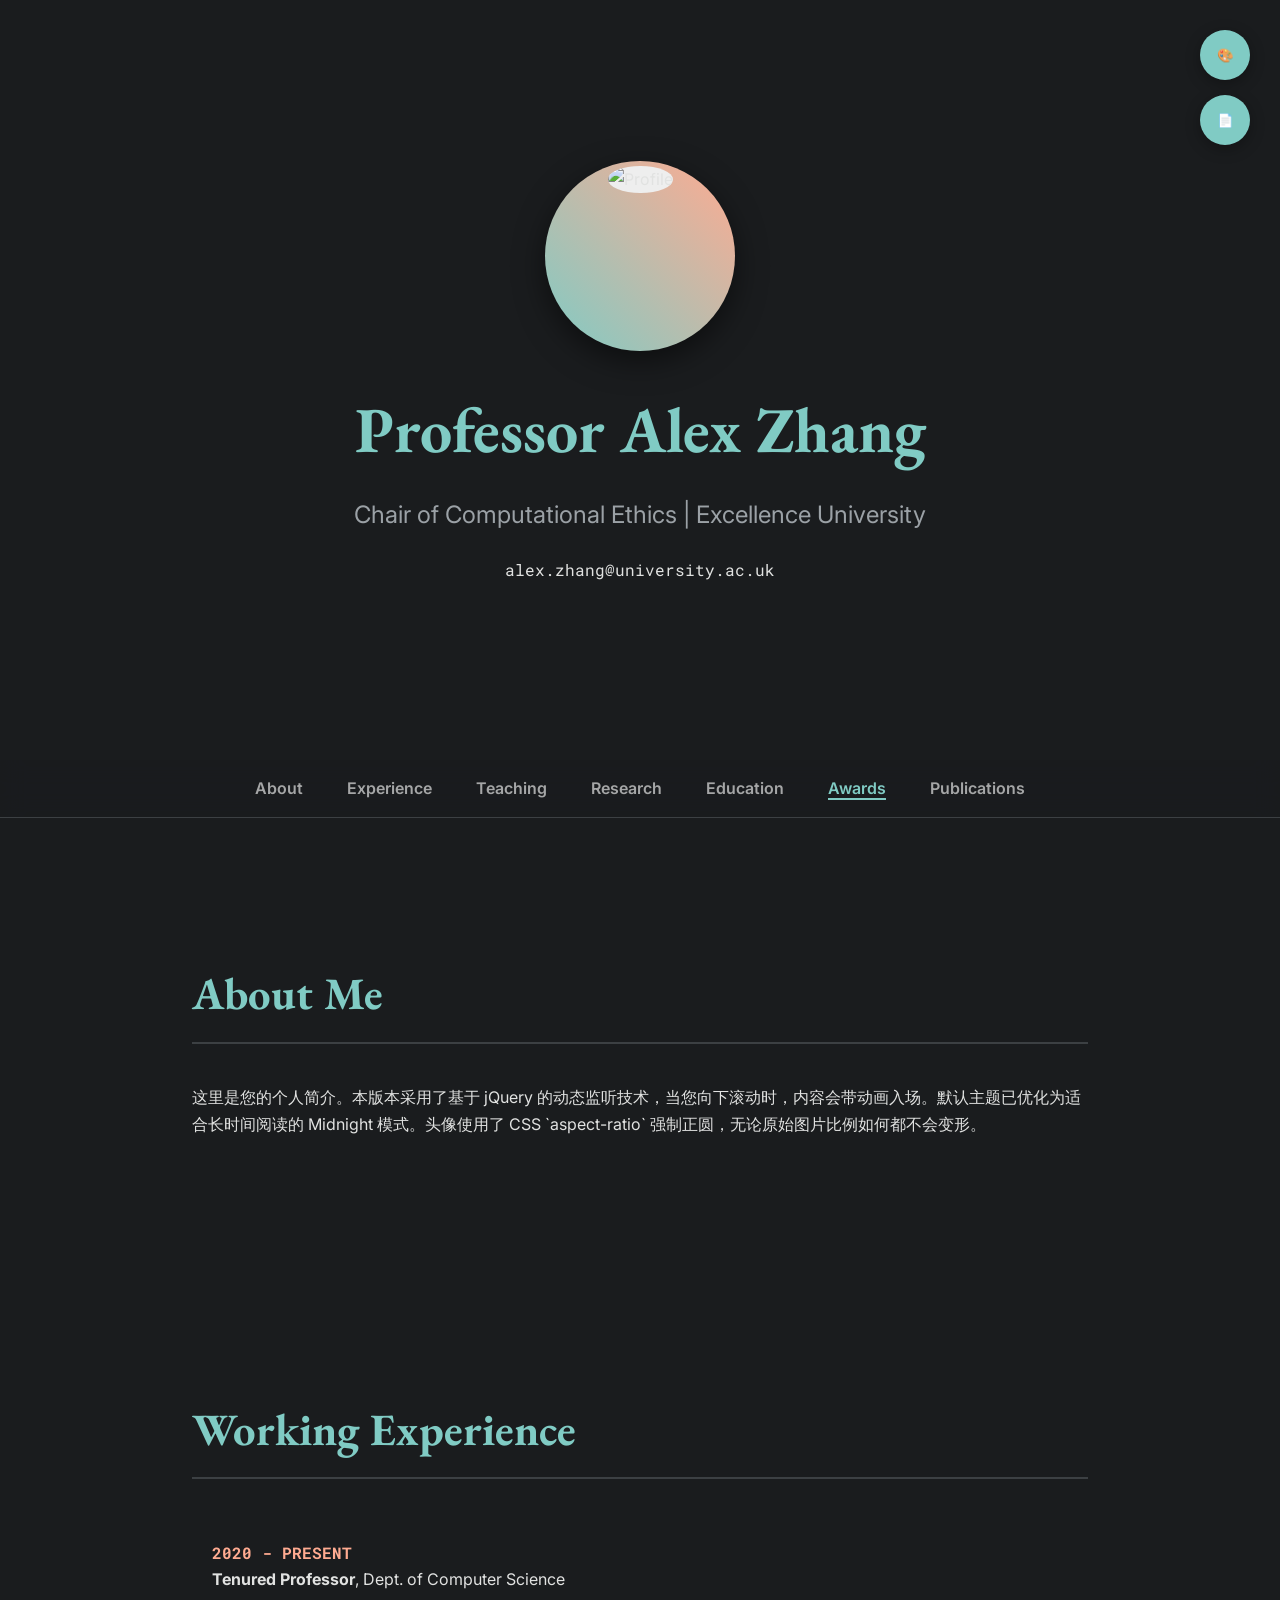
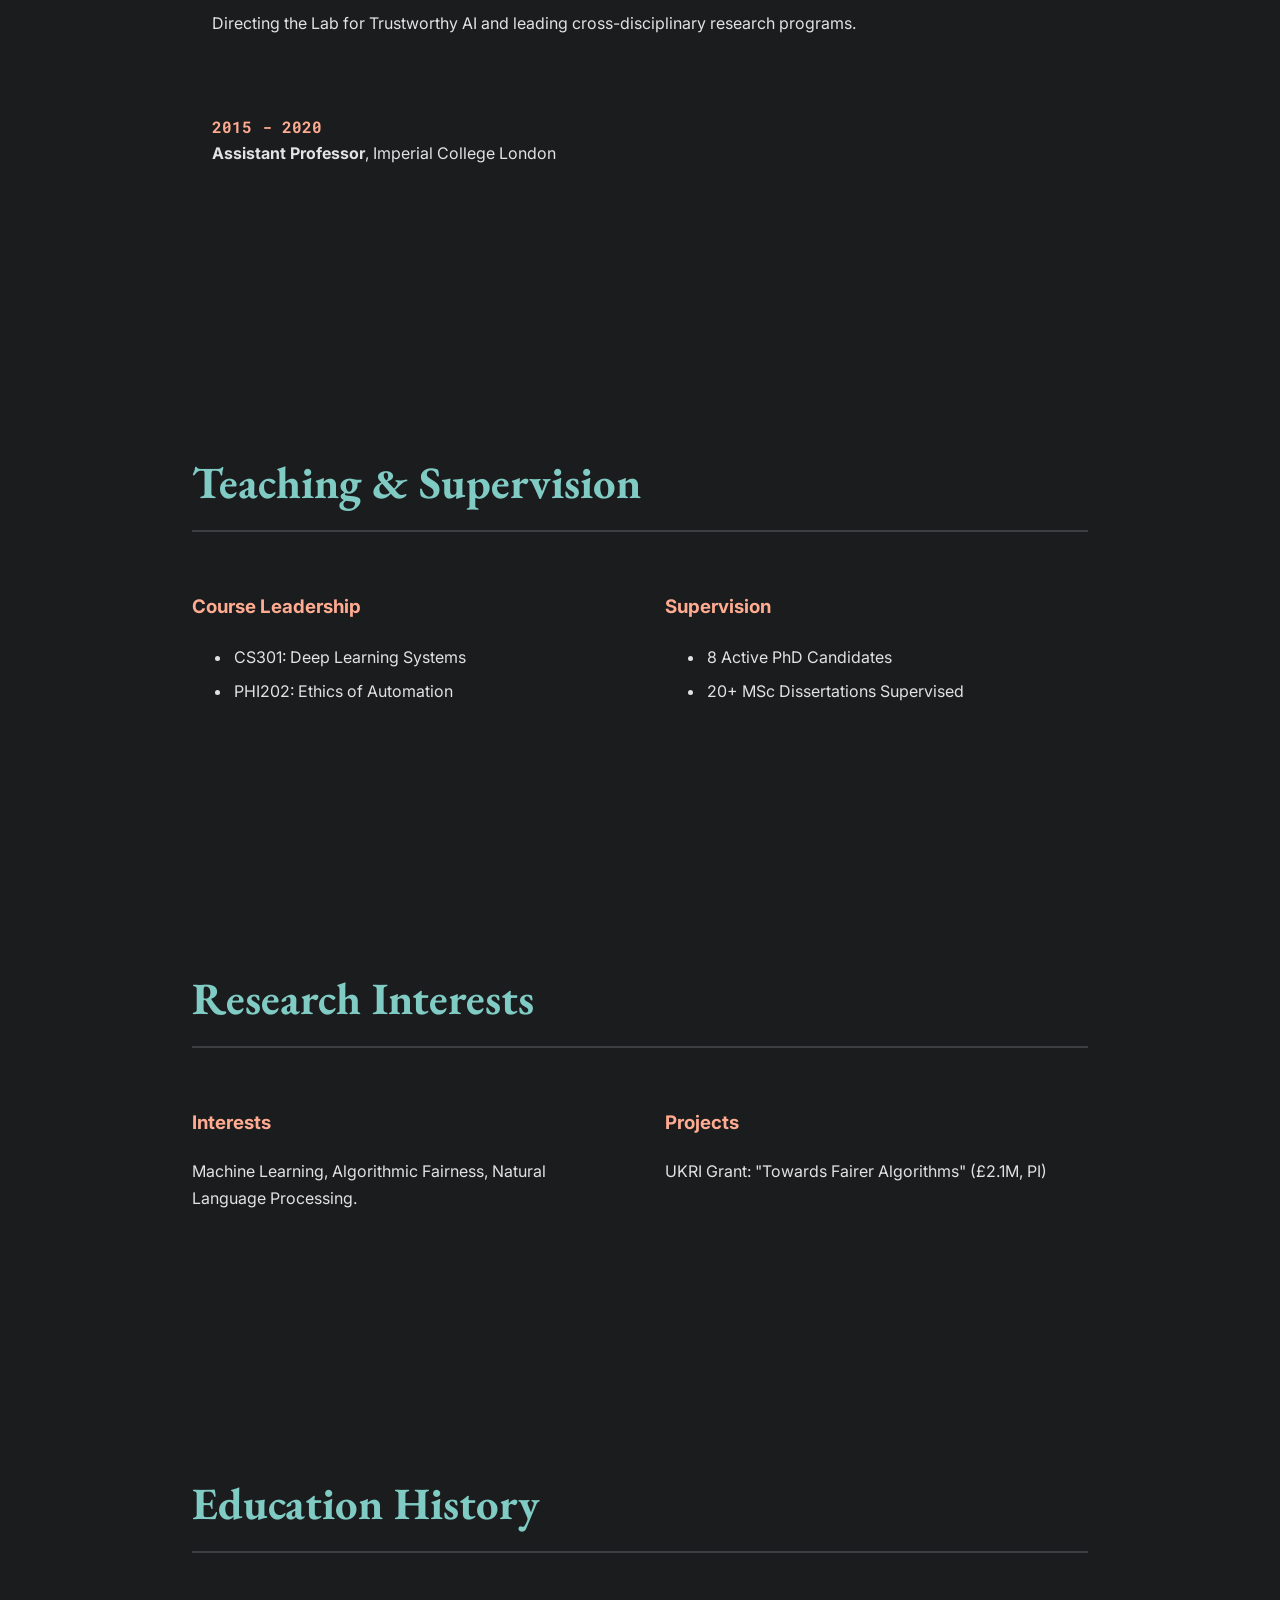
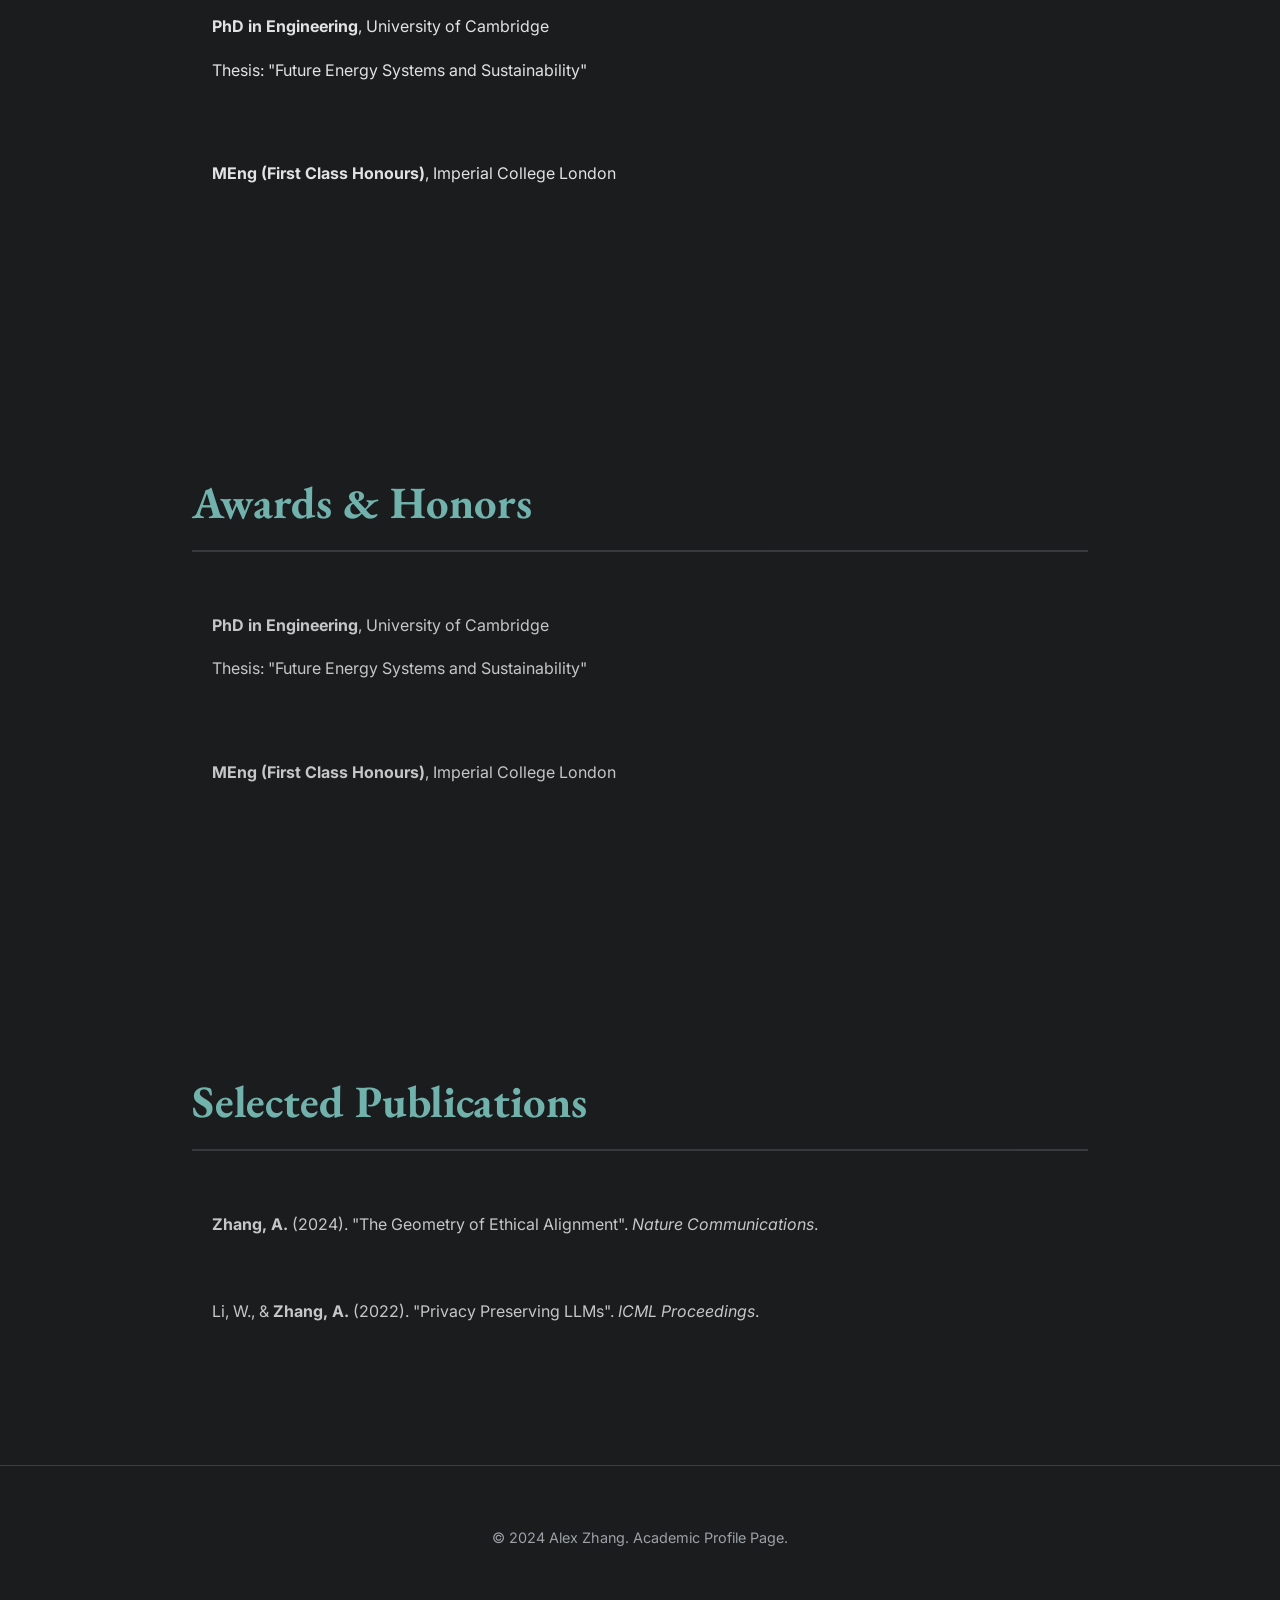
==== ver4/working.html @ 35f3e885 "init repo with working index and better page as ai_studio_code(2)" ====
<!DOCTYPE html>
<html lang="en-GB" data-theme="dark">

<head>
    <meta charset="UTF-8">
    <meta name="viewport" content="width=device-width, initial-scale=1.0">
    <title>Academic Profile | Professor Zhang</title>

    <!-- 谷歌字体：Inter 用于正文，EB Garamond 用于标题（学术感） -->
    <link
        href="https://fonts.googleapis.com/css2?family=Inter:wght@400;600;800&family=EB+Garamond:wght@600;800&family=Roboto+Mono&display=swap"
        rel="stylesheet">

    <!-- 依赖库 -->
    <script src="https://code.jquery.com/jquery-3.6.0.min.js"></script>
    <script src="https://cdnjs.cloudflare.com/ajax/libs/html2pdf.js/0.10.1/html2pdf.bundle.min.js"></script>

    <style>
        /* 1. 主题变量 - 默认 Midnight Dark */
        :root {
            --primary: #80cbc4;
            /* 柔和青色 */
            --accent: #ffab91;
            /* 柔和珊瑚红 */
            --bg-page: #1a1c1e;
            /* 护眼深灰 */
            --bg-alt: #232629;
            --text-main: #e1e2e1;
            --text-muted: #9ba1a6;
            --nav-bg: rgba(26, 28, 30, 0.9);
            --border: #3c4043;
            --shadow: 0 10px 30px rgba(0, 0, 0, 0.5);
        }

        /* 亮色主题 - Oxford */
        [data-theme="oxford"] {
            --primary: #002147;
            --accent: #b61c1c;
            --bg-page: #ffffff;
            --bg-alt: #f1f3f4;
            --text-main: #1a1a1a;
            --text-muted: #5f6368;
            --nav-bg: rgba(255, 255, 255, 0.9);
            --border: #dadce0;
            --shadow: 0 4px 12px rgba(0, 0, 0, 0.1);
        }

        /* 2. 基础排版 */
        body {
            margin: 0;
            font-family: 'Inter', sans-serif;
            background-color: var(--bg-page);
            color: var(--text-main);
            line-height: 1.7;
            transition: background 0.4s ease;
        }

        /* 3. 正圆头像与 Header */
        header {
            height: 80vh;
            display: flex;
            flex-direction: column;
            justify-content: center;
            align-items: center;
            text-align: center;
            padding: 20px;
            position: relative;
        }

        .avatar-container {
            width: 180px;
            height: 180px;
            border-radius: 50%;
            padding: 5px;
            background: linear-gradient(45deg, var(--primary), var(--accent));
            margin-bottom: 25px;
            box-shadow: var(--shadow);
        }

        .profile-pic {
            width: 100%;
            height: 100%;
            border-radius: 50%;
            object-fit: cover;
            background: #eee;
        }

        h1 {
            font-family: 'EB Garamond', serif;
            font-size: 4rem;
            margin: 0;
            color: var(--primary);
        }

        .title-sub {
            font-size: 1.5rem;
            color: var(--text-muted);
            font-weight: 400;
            margin-top: 10px;
        }

        /* 4. 悬浮工具栏 (图标化) */
        .fab-toolbar {
            position: fixed;
            top: 30px;
            right: 30px;
            display: flex;
            flex-direction: column;
            gap: 15px;
            z-index: 2000;
        }

        .icon-btn {
            width: 50px;
            height: 50px;
            border-radius: 50%;
            background: var(--primary);
            color: var(--bg-page);
            border: none;
            cursor: pointer;
            display: flex;
            align-items: center;
            justify-content: center;
            box-shadow: 0 4px 15px rgba(0, 0, 0, 0.3);
            position: relative;
            transition: 0.3s;
        }

        .icon-btn:hover {
            transform: scale(1.15) rotate(5deg);
            background: var(--accent);
        }

        /* Tooltip 实现 */
        .icon-btn::after {
            content: attr(data-tooltip);
            position: absolute;
            right: 60px;
            top: 50%;
            transform: translateY(-50%);
            background: #333;
            color: #fff;
            padding: 5px 12px;
            border-radius: 4px;
            font-size: 12px;
            white-space: nowrap;
            opacity: 0;
            pointer-events: none;
            transition: 0.3s;
        }

        .icon-btn:hover::after {
            opacity: 1;
            right: 65px;
        }

        .theme-menu {
            display: none;
            position: absolute;
            right: 60px;
            top: 0;
            background: var(--bg-alt);
            border: 1px solid var(--border);
            border-radius: 8px;
            padding: 10px;
            box-shadow: var(--shadow);
            z-index: 2001;
        }

        .theme-opt {
            padding: 8px 15px;
            cursor: pointer;
            white-space: nowrap;
            border-radius: 4px;
            color: var(--text-main);
        }

        .theme-opt:hover {
            background: var(--primary);
            color: var(--bg-page);
        }

        /* 5. 内容区块与动效 */
        section {
            padding: 100px 15%;
            opacity: 0;
            transform: translateY(30px);
        }

        h2 {
            font-family: 'EB Garamond', serif;
            font-size: 2.8rem;
            color: var(--primary);
            border-bottom: 2px solid var(--border);
            padding-bottom: 10px;
            margin-bottom: 40px;
        }

        .dual-column {
            display: grid;
            grid-template-columns: 1fr 1fr;
            gap: 50px;
        }

        .cv-item {
            margin-bottom: 20px;
            padding: 20px;
            border-radius: 12px;
            border-left: 0px solid var(--accent);
            transition: 0.4s;
            background: transparent;
        }

        .cv-item:hover {
            background: var(--bg-alt);
            border-left: 5px solid var(--accent);
            transform: translateX(10px);
        }

        div.animate-card ul li {
            margin-bottom: 3px;
            padding: 2px;
            border-radius: 10px;
            border-left: 0px solid var(--accent);
            transition: 0.4s;
            background: transparent;
        }

        div.animate-card ul li:hover {
            background: var(--bg-alt);
            border-left: 3px solid var(--accent);
            transform: translateX(3px);
        }

        /* .cv-item {
            margin-bottom: 25px;
            padding: 15px;
            border-radius: 8px;
            transition: 0.3s;
        }

        .cv-item:hover {
            background: var(--bg-alt);
            box-shadow: var(--shadow);
        } */

        .date {
            font-family: 'Roboto Mono', monospace;
            color: var(--accent);
            font-weight: bold;
        }

        /* 导航栏 */
        nav {
            position: sticky;
            top: 0;
            z-index: 1000;
            background: var(--nav-bg);
            backdrop-filter: blur(12px);
            border-bottom: 1px solid var(--border);
            padding: 15px;
            text-align: center;
        }

        nav a {
            margin: 0 20px;
            text-decoration: none;
            color: var(--text-main);
            font-weight: 600;
            opacity: 0.7;
            transition: 0.3s;
        }

        nav a.active {
            opacity: 1;
            color: var(--primary);
            border-bottom: 2px solid var(--primary);
        }

        /* PDF 导出专用样式 */
        .pdf-export-only {
            font-family: "Times New Roman", serif !important;
            color: black !important;
        }

        @media (max-width: 768px) {
            .dual-column {
                grid-template-columns: 1fr;
            }

            section {
                padding: 60px 8%;
            }

            h1 {
                font-size: 2.5rem;
            }
        }
    </style>
</head>

<body>

    <!-- 悬浮工具栏 -->
    <div class="fab-toolbar">
        <button class="icon-btn" id="theme-trigger" data-tooltip="switch theme">🎨
            <div class="theme-menu">
                <div class="theme-opt" onclick="setTheme('dark')">Midnight Dark</div>
                <div class="theme-opt" onclick="setTheme('oxford')">Oxford Light</div>
            </div>
        </button>
        <button class="icon-btn" onclick="exportAcademicPDF()" data-tooltip="export PDF">📄</button>
    </div>

    <header>
        <div class="avatar-container">
            <!-- 这里替换为您真实的头像 URL -->
            <img src="https://images.unsplash.com/photo-1472099645785-5658abf4ff4e?auto=format&fit=facearea&facepad=2&w=256&h=256&q=80"
                alt="Profile" class="profile-pic">
        </div>
        <h1>Professor Alex Zhang</h1>
        <div class="title-sub">Chair of Computational Ethics | Excellence University</div>
        <p style="font-family: 'Roboto Mono'; margin-top: 20px;">alex.zhang@university.ac.uk</p>
    </header>

    <nav id="navbar">
        <a href="#about">About</a>
        <a href="#experience">Experience</a>
        <a href="#teaching">Teaching</a>
        <a href="#research">Research</a>
        <a href="#education">Education</a>
        <a href="#award">Awards</a>
        <a href="#publications">Publications</a>
    </nav>

    <!-- 各 Section 内容 -->
    <section id="about">
        <h2>About Me</h2>
        <p>这里是您的个人简介。本版本采用了基于 jQuery 的动态监听技术，当您向下滚动时，内容会带动画入场。默认主题已优化为适合长时间阅读的 Midnight 模式。头像使用了 CSS `aspect-ratio`
            强制正圆，无论原始图片比例如何都不会变形。</p>
    </section>

    <section id="experience">
        <h2>Working Experience</h2>
        <div class="cv-item">
            <div class="date">2020 - PRESENT</div>
            <strong>Tenured Professor</strong>, Dept. of Computer Science
            <p>Directing the Lab for Trustworthy AI and leading cross-disciplinary research programs.</p>
        </div>
        <div class="cv-item">
            <div class="date">2015 - 2020</div>
            <strong>Assistant Professor</strong>, Imperial College London
        </div>
    </section>

    <section id="teaching">
        <h2>Teaching & Supervision</h2>
        <div class="dual-column">
            <div class="animate-card">
                <h3 style="color: var(--accent);">Course Leadership</h3>
                <ul>
                    <li>CS301: Deep Learning Systems</li>
                    <li>PHI202: Ethics of Automation</li>
                </ul>
            </div>
            <div class="animate-card">
                <h3 style="color: var(--accent);">Supervision</h3>
                <ul>
                    <li>8 Active PhD Candidates</li>
                    <li>20+ MSc Dissertations Supervised</li>
                </ul>
            </div>
        </div>
    </section>

    <section id="research">
        <h2>Research Interests</h2>
        <div class="dual-column">
            <div class="animate-card">
                <h3 style="color: var(--accent);">Interests</h3>
                <p>Machine Learning, Algorithmic Fairness, Natural Language Processing.</p>
            </div>
            <div class="animate-card">
                <h3 style="color: var(--accent);">Projects</h3>
                <p>UKRI Grant: "Towards Fairer Algorithms" (£2.1M, PI)</p>
            </div>
        </div>
    </section>

    <section id="education">
        <h2>Education History</h2>
        <div class="cv-item" data-date="2008 - 2012">
            <strong>PhD in Engineering</strong>, University of Cambridge
            <p>Thesis: "Future Energy Systems and Sustainability"</p>
        </div>
        <div class="cv-item" data-date="2004 - 2008">
            <strong>MEng (First Class Honours)</strong>, Imperial College London
        </div>
    </section>

    <section id="award">
        <h2>Awards & Honors</h2>
        <div class="cv-item" data-date="2008 - 2012">
            <strong>PhD in Engineering</strong>, University of Cambridge
            <p>Thesis: "Future Energy Systems and Sustainability"</p>
        </div>
        <div class="cv-item" data-date="2004 - 2008">
            <strong>MEng (First Class Honours)</strong>, Imperial College London
        </div>
    </section>

    <section id="publications">
        <h2>Selected Publications</h2>
        <div class="cv-item">
            <strong>Zhang, A.</strong> (2024). "The Geometry of Ethical Alignment". <em>Nature Communications</em>.
        </div>
        <div class="cv-item">
            Li, W., & <strong>Zhang, A.</strong> (2022). "Privacy Preserving LLMs". <em>ICML Proceedings</em>.
        </div>
    </section>

    <footer
        style="padding: 60px; text-align: center; border-top: 1px solid var(--border); color: var(--text-muted); font-size: 0.9rem;">
        &copy; 2024 Alex Zhang. Academic Profile Page.
    </footer>

    <!-- PDF 导出临时容器 -->
    <div id="pdf-render-box" style="display:none;"></div>

    <script>
        // 1. 主题切换
        $('#theme-trigger').click(function (e) {
            e.stopPropagation();
            $('.theme-menu').fadeToggle(200);
        });
        $(document).click(function () { $('.theme-menu').fadeOut(200); });
        function setTheme(t) { $('html').attr('data-theme', t); }

        // 2. 动画效果 (jQuery)
        $(document).ready(function () {
            // 初始化入场动画
            const revealOnScroll = function () {
                $('section').each(function () {
                    const top = $(this).offset().top;
                    const scroll = $(window).scrollTop();
                    if (scroll + $(window).height() > top + 150) {
                        $(this).animate({ opacity: 1, top: 0 }, 800); // 使用 animate 或添加 class
                        $(this).css({ 'transform': 'translateY(0)', 'opacity': '1', 'transition': 'all 0.8s ease-out' });
                    }
                });
            };

            // 列表项悬停缩放 (jQuery hover)
            $('.cv-item').hover(
                function () { $(this).stop().animate({ paddingLeft: '25px' }, 200); },
                function () { $(this).stop().animate({ paddingLeft: '15px' }, 200); }
            );

            // 滚动监听：高亮导航
            $(window).scroll(function () {
                revealOnScroll();
                let scrollDistance = $(window).scrollTop();
                $('section').each(function (i) {
                    if ($(this).position().top <= scrollDistance + 100) {
                        $('#navbar a.active').removeClass('active');
                        $('#navbar a').eq(i).addClass('active');
                    }
                });
            }).scroll();
        });

        // 3. 高质量 PDF 导出逻辑 (UK Academic CV 标准)
        async function exportAcademicPDF() {
            const renderBox = document.getElementById('pdf-render-box');
            renderBox.innerHTML = '';
            renderBox.style.display = 'block';

            // 构建 PDF 的 HTML
            let pdfContent = `
                <div style="font-family: 'Times New Roman', serif; color: black; padding: 40px; line-height: 1.4;">
                    <div style="text-align: center; border-bottom: 2px solid #000; padding-bottom: 10px; margin-bottom: 30px;">
                        <h1 style="font-size: 24pt; margin: 0;">Alex Zhang</h1>
                        <p style="font-size: 11pt; margin: 5px 0;">Professor of Computational Ethics, University of Excellence</p>
                        <p style="font-size: 10pt;">Email: alex.zhang@university.ac.uk | Web: www.alexzhang.com</p>
                    </div>
            `;

            // 遍历网页元素
            $('section').each(function () {
                const title = $(this).find('h2').text();
                pdfContent += `<div style="margin-bottom: 25px;">
                    <h2 style="font-size: 14pt; border-bottom: 1px solid #999; text-transform: uppercase; margin-bottom: 10px;">${title}</h2>
                `;

                // 处理双栏转化
                if ($(this).find('.dual-column').length > 0) {
                    $(this).find('.animate-card').each(function () {
                        pdfContent += `<div style="margin-bottom: 10px;">${$(this).html()}</div>`;
                    });
                } else {
                    let clone = $(this).clone();
                    clone.find('h2').remove();
                    pdfContent += clone.html();
                }
                pdfContent += `</div>`;
            });

            pdfContent += `</div>`;
            renderBox.innerHTML = pdfContent;

            const opt = {
                margin: [10, 15, 10, 15],
                filename: 'Academic_CV_Alex_Zhang.pdf',
                image: { type: 'jpeg', quality: 1 },
                html2canvas: { scale: 3, useCORS: true },
                jsPDF: { unit: 'mm', format: 'a4', orientation: 'portrait' },
                pagebreak: { mode: ['avoid-all', 'css', 'legacy'] }
            };

            await html2pdf().set(opt).from(renderBox).save();
            renderBox.style.display = 'none';
        }
    </script>
</body>

</html>
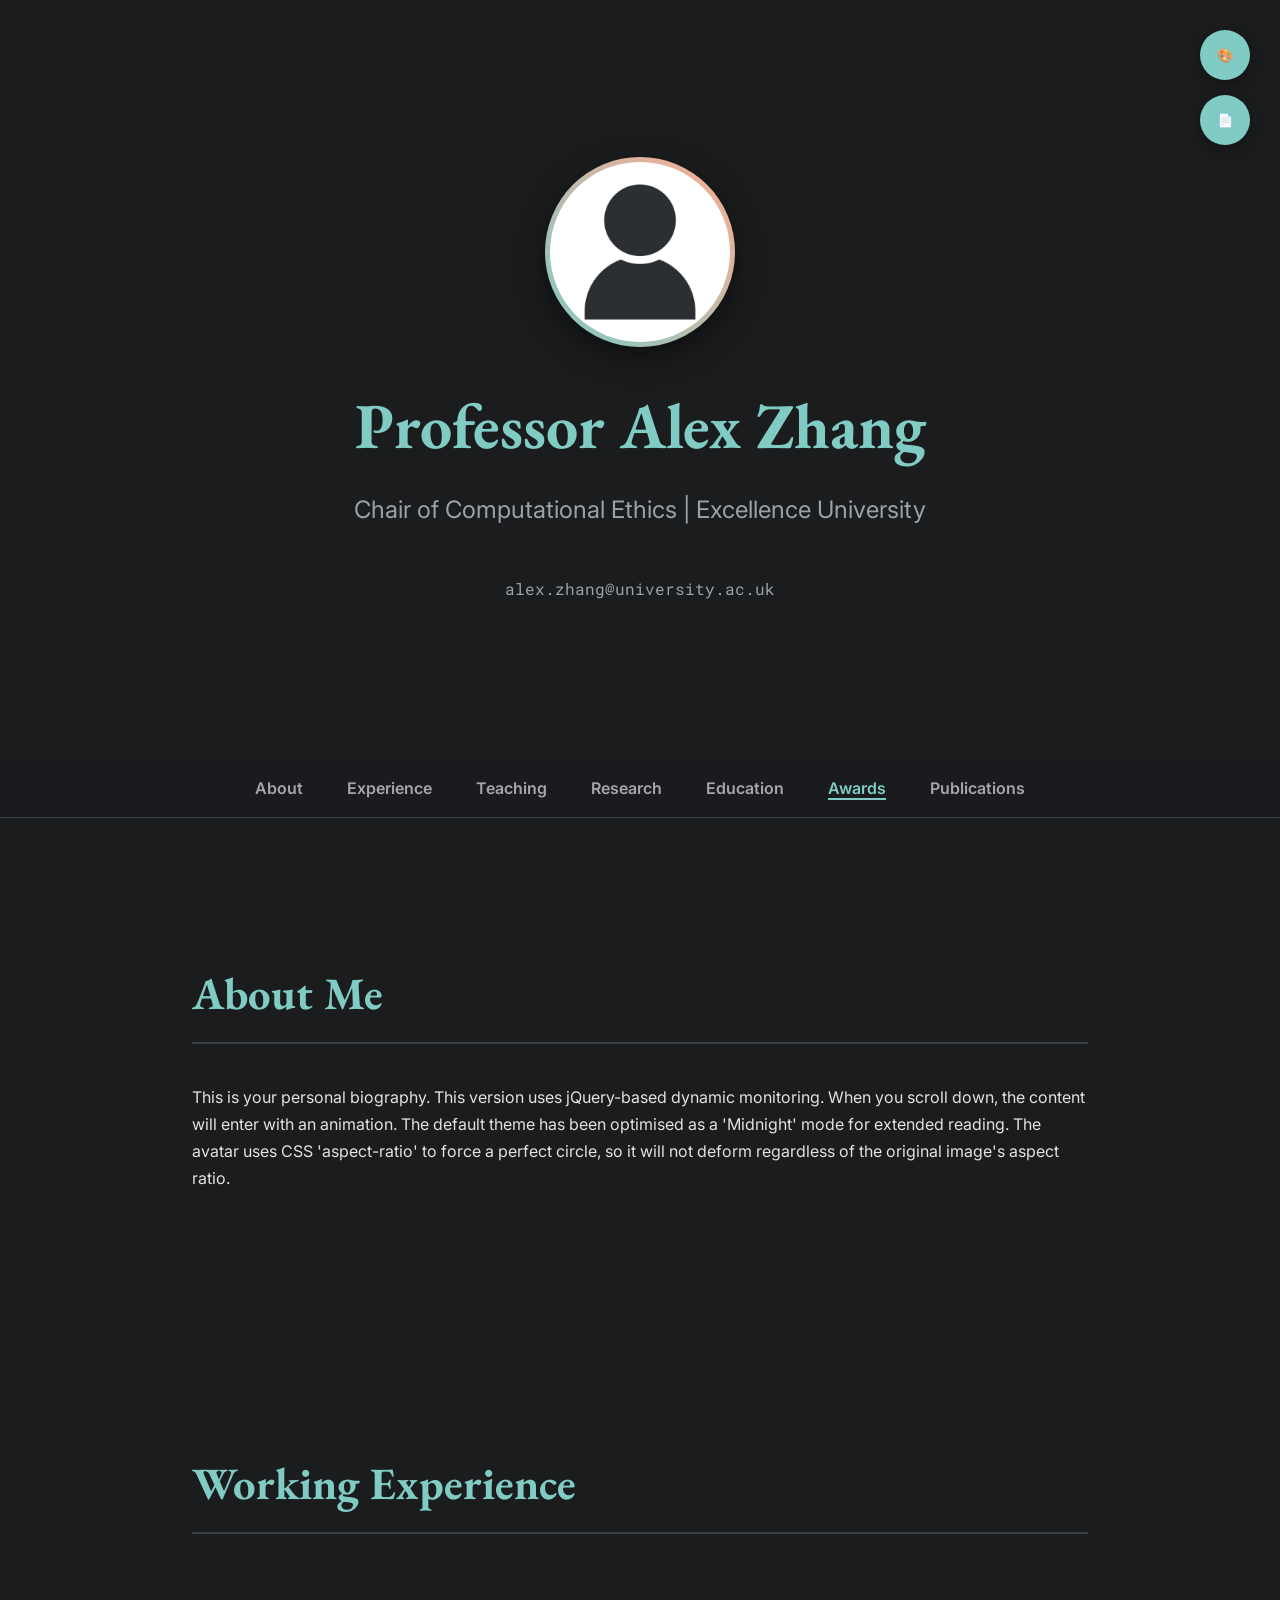
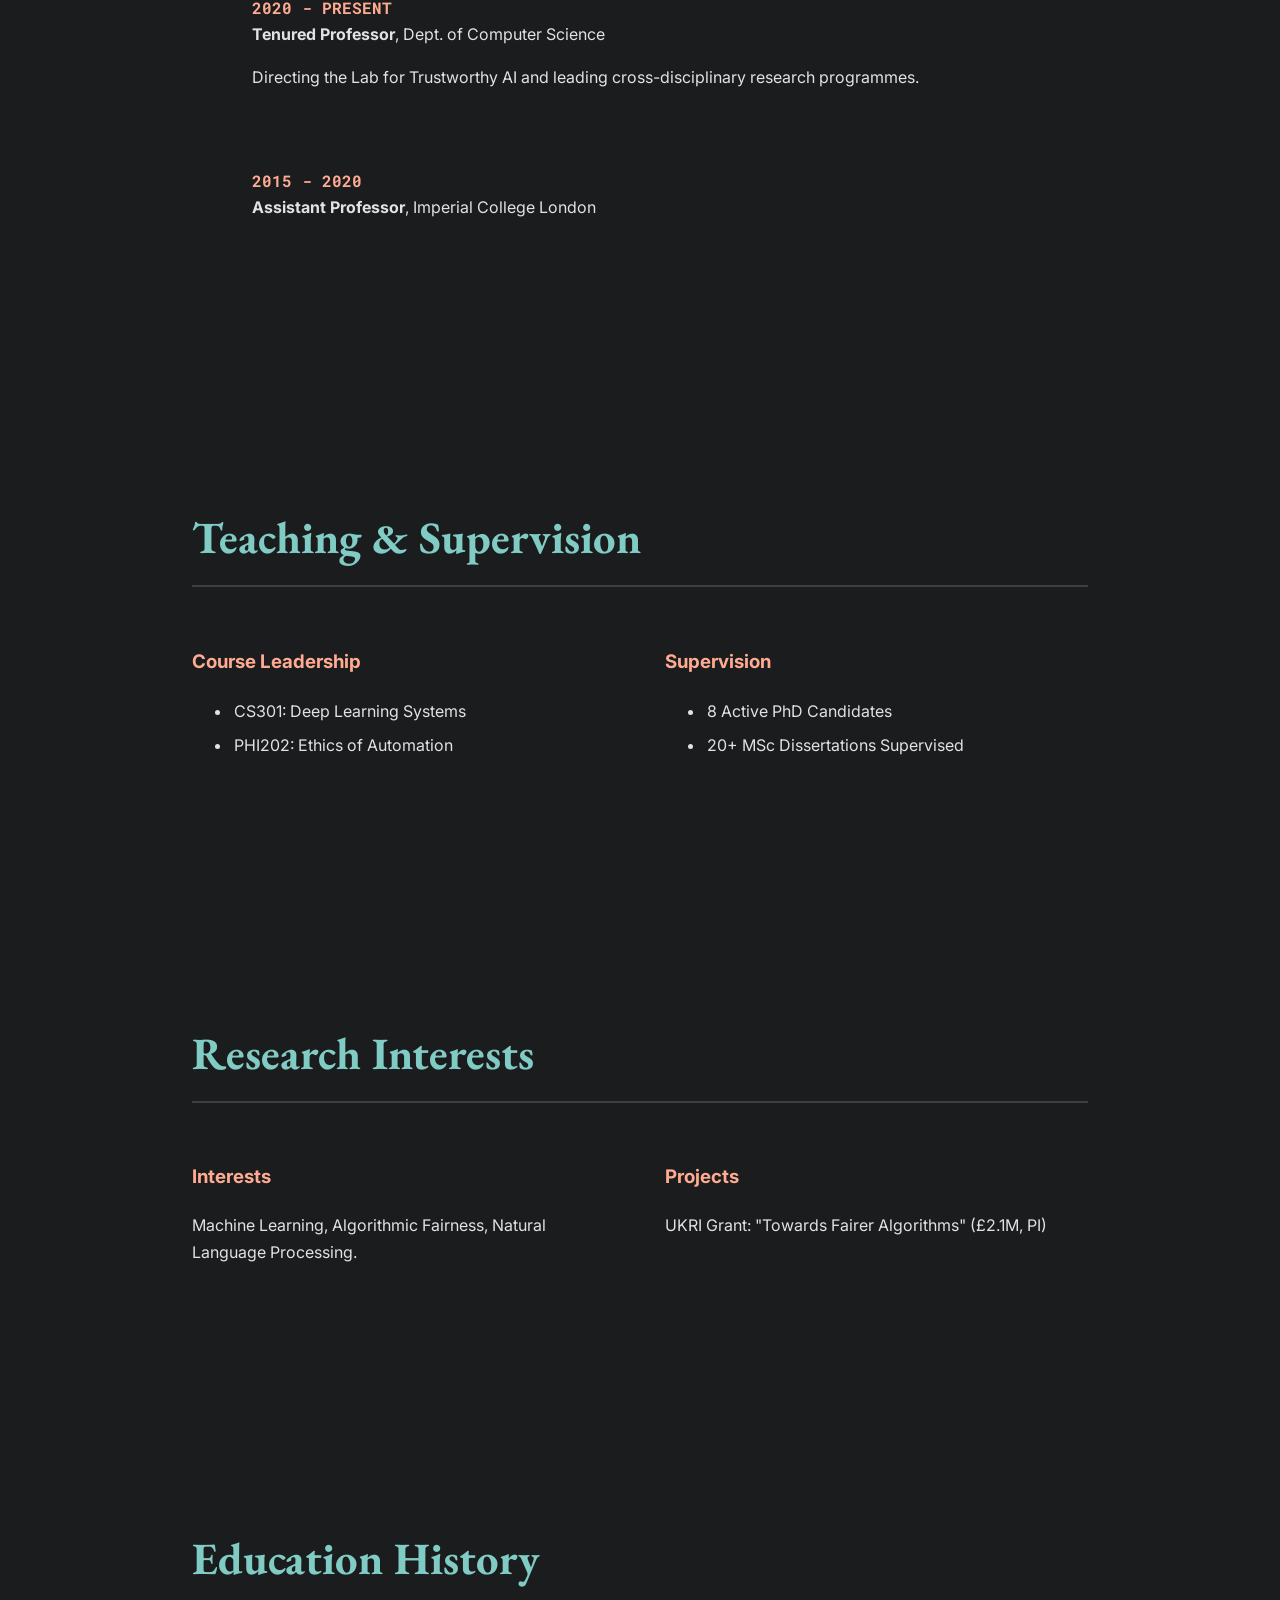
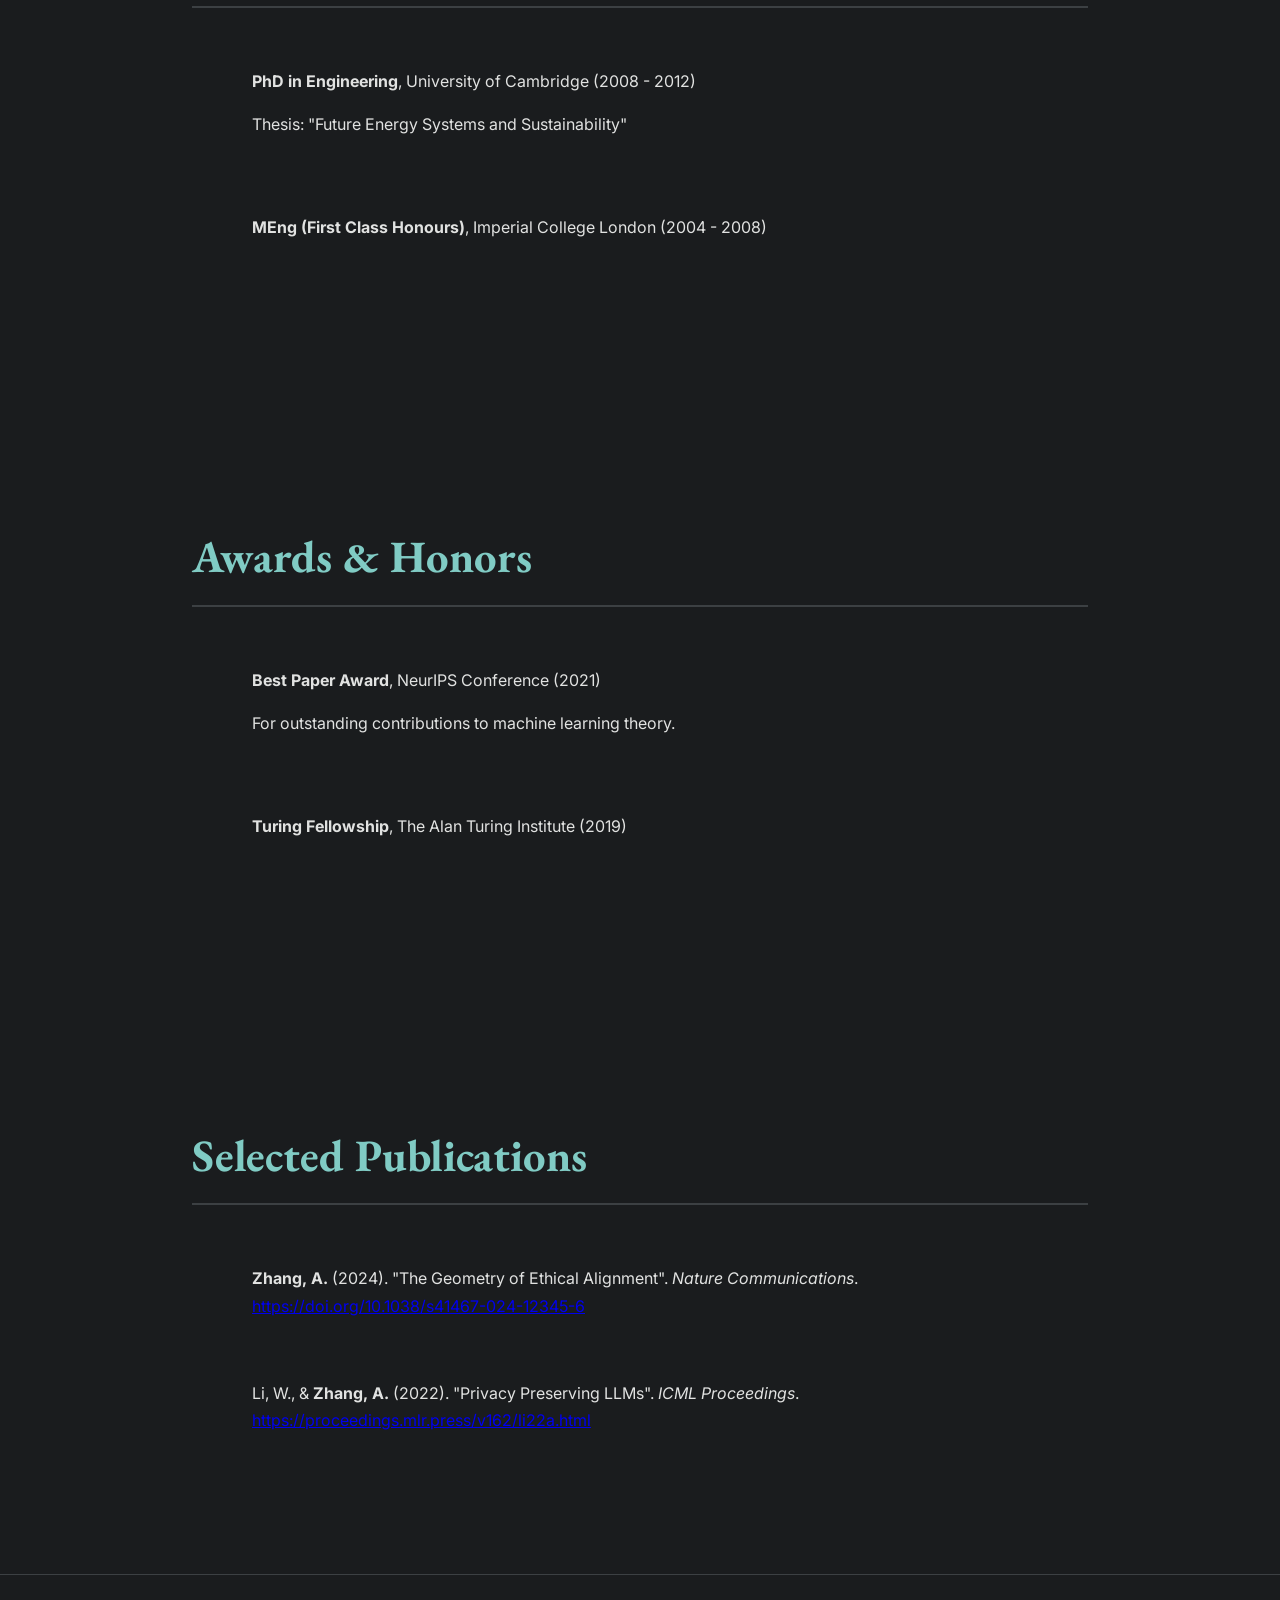
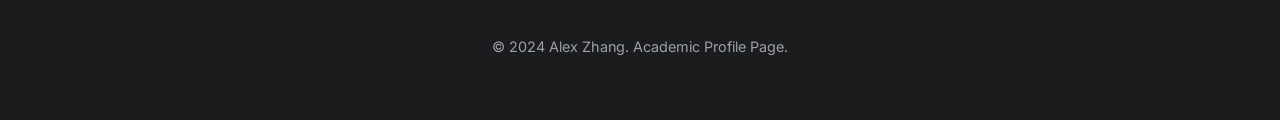
==== commit 601c5296: "ver4 working though the publication list font may need change" ====
--- a/ver4/working.html
+++ b/ver4/working.html
@@ -6,24 +6,23 @@
     <meta name="viewport" content="width=device-width, initial-scale=1.0">
     <title>Academic Profile | Professor Zhang</title>
 
-    <!-- 谷歌字体：Inter 用于正文，EB Garamond 用于标题（学术感） -->
+    <!-- Google Fonts: Inter for body text, EB Garamond for academic-style headings -->
     <link
         href="https://fonts.googleapis.com/css2?family=Inter:wght@400;600;800&family=EB+Garamond:wght@600;800&family=Roboto+Mono&display=swap"
         rel="stylesheet">
 
-    <!-- 依赖库 -->
+    <!-- Dependencies -->
     <script src="https://code.jquery.com/jquery-3.6.0.min.js"></script>
-    <script src="https://cdnjs.cloudflare.com/ajax/libs/html2pdf.js/0.10.1/html2pdf.bundle.min.js"></script>
 
     <style>
-        /* 1. 主题变量 - 默认 Midnight Dark */
+        /* 1. Theme Variables - Default Midnight Dark */
         :root {
             --primary: #80cbc4;
-            /* 柔和青色 */
+            /* Soft teal */
             --accent: #ffab91;
-            /* 柔和珊瑚红 */
+            /* Soft coral red */
             --bg-page: #1a1c1e;
-            /* 护眼深灰 */
+            /* Eye-friendly dark grey */
             --bg-alt: #232629;
             --text-main: #e1e2e1;
             --text-muted: #9ba1a6;
@@ -32,7 +31,7 @@
             --shadow: 0 10px 30px rgba(0, 0, 0, 0.5);
         }
 
-        /* 亮色主题 - Oxford */
+        /* Light Theme - Oxford */
         [data-theme="oxford"] {
             --primary: #002147;
             --accent: #b61c1c;
@@ -45,7 +44,7 @@
             --shadow: 0 4px 12px rgba(0, 0, 0, 0.1);
         }
 
-        /* 2. 基础排版 */
+        /* 2. Base Typography */
         body {
             margin: 0;
             font-family: 'Inter', sans-serif;
@@ -55,8 +54,8 @@
             transition: background 0.4s ease;
         }
 
-        /* 3. 正圆头像与 Header */
-        header {
+        /* 3. Circular Avatar & Header */
+        header#home {
             height: 80vh;
             display: flex;
             flex-direction: column;
@@ -66,6 +65,15 @@
             padding: 20px;
             position: relative;
         }
+        
+        /* FIX: Re-center hero content */
+        .hero-content {
+            display: flex;
+            flex-direction: column;
+            justify-content: center;
+            align-items: center;
+            width: 100%;
+        }
 
         .avatar-container {
             width: 180px;
@@ -98,8 +106,12 @@
             font-weight: 400;
             margin-top: 10px;
         }
-
-        /* 4. 悬浮工具栏 (图标化) */
+        
+        .social-links {
+            margin-top: 20px;
+        }
+
+        /* 4. Floating Action Button Toolbar (Icon-based) */
         .fab-toolbar {
             position: fixed;
             top: 30px;
@@ -131,7 +143,7 @@
             background: var(--accent);
         }
 
-        /* Tooltip 实现 */
+        /* Tooltip Implementation */
         .icon-btn::after {
             content: attr(data-tooltip);
             position: absolute;
@@ -180,9 +192,10 @@
             color: var(--bg-page);
         }
 
-        /* 5. 内容区块与动效 */
+        /* 5. Content Sections & Animations */
         section {
             padding: 100px 15%;
+            /* FIX: Restore initial state for animations */
             opacity: 0;
             transform: translateY(30px);
         }
@@ -195,14 +208,20 @@
             padding-bottom: 10px;
             margin-bottom: 40px;
         }
+        
+        h3 {
+             color: var(--accent);
+        }
 
         .dual-column {
             display: grid;
             grid-template-columns: 1fr 1fr;
             gap: 50px;
         }
-
-        .cv-item {
+        
+        /* FIX: Change selector from .cv-item to li.cv-item */
+        li.cv-item {
+            list-style: none;
             margin-bottom: 20px;
             padding: 20px;
             border-radius: 12px;
@@ -211,13 +230,13 @@
             background: transparent;
         }
 
-        .cv-item:hover {
+        li.cv-item:hover {
             background: var(--bg-alt);
             border-left: 5px solid var(--accent);
             transform: translateX(10px);
         }
 
-        div.animate-card ul li {
+        .animate-card ul li {
             margin-bottom: 3px;
             padding: 2px;
             border-radius: 10px;
@@ -226,23 +245,11 @@
             background: transparent;
         }
 
-        div.animate-card ul li:hover {
+        .animate-card ul li:hover {
             background: var(--bg-alt);
             border-left: 3px solid var(--accent);
             transform: translateX(3px);
         }
-
-        /* .cv-item {
-            margin-bottom: 25px;
-            padding: 15px;
-            border-radius: 8px;
-            transition: 0.3s;
-        }
-
-        .cv-item:hover {
-            background: var(--bg-alt);
-            box-shadow: var(--shadow);
-        } */
 
         .date {
             font-family: 'Roboto Mono', monospace;
@@ -250,7 +257,7 @@
             font-weight: bold;
         }
 
-        /* 导航栏 */
+        /* Navigation Bar */
         nav {
             position: sticky;
             top: 0;
@@ -277,12 +284,6 @@
             border-bottom: 2px solid var(--primary);
         }
 
-        /* PDF 导出专用样式 */
-        .pdf-export-only {
-            font-family: "Times New Roman", serif !important;
-            color: black !important;
-        }
-
         @media (max-width: 768px) {
             .dual-column {
                 grid-template-columns: 1fr;
@@ -301,7 +302,7 @@
 
 <body>
 
-    <!-- 悬浮工具栏 -->
+    <!-- Floating Action Button Toolbar -->
     <div class="fab-toolbar">
         <button class="icon-btn" id="theme-trigger" data-tooltip="switch theme">🎨
             <div class="theme-menu">
@@ -309,18 +310,23 @@
                 <div class="theme-opt" onclick="setTheme('oxford')">Oxford Light</div>
             </div>
         </button>
-        <button class="icon-btn" onclick="exportAcademicPDF()" data-tooltip="export PDF">📄</button>
+        <button class="icon-btn" id="export-pdf" data-tooltip="export PDF">📄</button>
     </div>
 
-    <header>
-        <div class="avatar-container">
-            <!-- 这里替换为您真实的头像 URL -->
-            <img src="https://images.unsplash.com/photo-1472099645785-5658abf4ff4e?auto=format&fit=facearea&facepad=2&w=256&h=256&q=80"
-                alt="Profile" class="profile-pic">
+    <!-- The header is the 'home' section -->
+    <header id="home">
+        <div class="hero-content">
+            <div class="avatar-container">
+                <img src="head.jpg" alt="Profile" class="profile-pic">
+            </div>
+            <h1>Professor Alex Zhang</h1>
+            <p class="title-sub">Chair of Computational Ethics | Excellence University</p>
+            <div class="social-links">
+                 <a href="mailto:alex.zhang@university.ac.uk" title="Email" class="email" style="font-family: 'Roboto Mono'; margin-top: 20px; color: var(--text-muted); text-decoration: none;">
+                    alex.zhang@university.ac.uk
+                </a>
+            </div>
         </div>
-        <h1>Professor Alex Zhang</h1>
-        <div class="title-sub">Chair of Computational Ethics | Excellence University</div>
-        <p style="font-family: 'Roboto Mono'; margin-top: 20px;">alex.zhang@university.ac.uk</p>
     </header>
 
     <nav id="navbar">
@@ -333,102 +339,126 @@
         <a href="#publications">Publications</a>
     </nav>
 
-    <!-- 各 Section 内容 -->
-    <section id="about">
-        <h2>About Me</h2>
-        <p>这里是您的个人简介。本版本采用了基于 jQuery 的动态监听技术，当您向下滚动时，内容会带动画入场。默认主题已优化为适合长时间阅读的 Midnight 模式。头像使用了 CSS `aspect-ratio`
-            强制正圆，无论原始图片比例如何都不会变形。</p>
-    </section>
-
-    <section id="experience">
-        <h2>Working Experience</h2>
-        <div class="cv-item">
-            <div class="date">2020 - PRESENT</div>
-            <strong>Tenured Professor</strong>, Dept. of Computer Science
-            <p>Directing the Lab for Trustworthy AI and leading cross-disciplinary research programs.</p>
-        </div>
-        <div class="cv-item">
-            <div class="date">2015 - 2020</div>
-            <strong>Assistant Professor</strong>, Imperial College London
-        </div>
-    </section>
-
-    <section id="teaching">
-        <h2>Teaching & Supervision</h2>
-        <div class="dual-column">
-            <div class="animate-card">
-                <h3 style="color: var(--accent);">Course Leadership</h3>
+    <!-- All content sections are wrapped in 'main' for the PDF script to find them -->
+    <main id="main-content">
+        <section id="about">
+             <div class="container">
+                <h2>About Me</h2>
+                <p>This is your personal biography. This version uses jQuery-based dynamic monitoring. When you scroll down, the content will enter with an animation. The default theme has been optimised as a 'Midnight' mode for extended reading. The avatar uses CSS 'aspect-ratio' to force a perfect circle, so it will not deform regardless of the original image's aspect ratio.</p>
+            </div>
+        </section>
+
+        <section id="experience">
+            <div class="container">
+                <h2>Working Experience</h2>
+                <!-- FIX: Changed from divs to a ul with li.cv-item -->
                 <ul>
-                    <li>CS301: Deep Learning Systems</li>
-                    <li>PHI202: Ethics of Automation</li>
+                    <li class="cv-item">
+                        <div class="date">2020 - PRESENT</div>
+                        <strong>Tenured Professor</strong>, Dept. of Computer Science
+                        <p>Directing the Lab for Trustworthy AI and leading cross-disciplinary research programmes.</p>
+                    </li>
+                    <li class="cv-item">
+                        <div class="date">2015 - 2020</div>
+                        <strong>Assistant Professor</strong>, Imperial College London
+                    </li>
                 </ul>
             </div>
-            <div class="animate-card">
-                <h3 style="color: var(--accent);">Supervision</h3>
+        </section>
+
+        <section id="teaching">
+            <div class="container">
+                <h2>Teaching & Supervision</h2>
+                <!-- FIX: Added 'two-column-layout' class for PDF script -->
+                <div class="dual-column two-column-layout">
+                    <!-- FIX: Added 'column' class for PDF script -->
+                    <div class="animate-card column">
+                        <h3>Course Leadership</h3>
+                        <ul>
+                            <li>CS301: Deep Learning Systems</li>
+                            <li>PHI202: Ethics of Automation</li>
+                        </ul>
+                    </div>
+                    <div class="animate-card column">
+                        <h3>Supervision</h3>
+                        <ul>
+                            <li>8 Active PhD Candidates</li>
+                            <li>20+ MSc Dissertations Supervised</li>
+                        </ul>
+                    </div>
+                </div>
+            </div>
+        </section>
+
+        <section id="research">
+            <div class="container">
+                <h2>Research Interests</h2>
+                 <!-- FIX: Added 'two-column-layout' class for PDF script -->
+                <div class="dual-column two-column-layout">
+                    <!-- FIX: Added 'column' class for PDF script -->
+                    <div class="animate-card column">
+                        <h3>Interests</h3>
+                        <p>Machine Learning, Algorithmic Fairness, Natural Language Processing.</p>
+                    </div>
+                    <div class="animate-card column">
+                        <h3>Projects</h3>
+                        <p>UKRI Grant: "Towards Fairer Algorithms" (£2.1M, PI)</p>
+                    </div>
+                </div>
+            </div>
+        </section>
+
+        <section id="education">
+            <div class="container">
+                <h2>Education History</h2>
+                <!-- FIX: Changed from divs to a ul with li.cv-item -->
+                 <ul>
+                    <li class="cv-item">
+                        <strong>PhD in Engineering</strong>, University of Cambridge (2008 - 2012)
+                        <p>Thesis: "Future Energy Systems and Sustainability"</p>
+                    </li>
+                    <li class="cv-item">
+                        <strong>MEng (First Class Honours)</strong>, Imperial College London (2004 - 2008)
+                    </li>
+                </ul>
+            </div>
+        </section>
+
+        <section id="award">
+             <div class="container">
+                <h2>Awards & Honors</h2>
+                <!-- FIX: Changed from divs to a ul with li.cv-item -->
                 <ul>
-                    <li>8 Active PhD Candidates</li>
-                    <li>20+ MSc Dissertations Supervised</li>
+                     <li class="cv-item">
+                        <strong>Best Paper Award</strong>, NeurIPS Conference (2021)
+                        <p>For outstanding contributions to machine learning theory.</p>
+                    </li>
+                     <li class="cv-item">
+                        <strong>Turing Fellowship</strong>, The Alan Turing Institute (2019)
+                    </li>
                 </ul>
             </div>
-        </div>
-    </section>
-
-    <section id="research">
-        <h2>Research Interests</h2>
-        <div class="dual-column">
-            <div class="animate-card">
-                <h3 style="color: var(--accent);">Interests</h3>
-                <p>Machine Learning, Algorithmic Fairness, Natural Language Processing.</p>
-            </div>
-            <div class="animate-card">
-                <h3 style="color: var(--accent);">Projects</h3>
-                <p>UKRI Grant: "Towards Fairer Algorithms" (£2.1M, PI)</p>
-            </div>
-        </div>
-    </section>
-
-    <section id="education">
-        <h2>Education History</h2>
-        <div class="cv-item" data-date="2008 - 2012">
-            <strong>PhD in Engineering</strong>, University of Cambridge
-            <p>Thesis: "Future Energy Systems and Sustainability"</p>
-        </div>
-        <div class="cv-item" data-date="2004 - 2008">
-            <strong>MEng (First Class Honours)</strong>, Imperial College London
-        </div>
-    </section>
-
-    <section id="award">
-        <h2>Awards & Honors</h2>
-        <div class="cv-item" data-date="2008 - 2012">
-            <strong>PhD in Engineering</strong>, University of Cambridge
-            <p>Thesis: "Future Energy Systems and Sustainability"</p>
-        </div>
-        <div class="cv-item" data-date="2004 - 2008">
-            <strong>MEng (First Class Honours)</strong>, Imperial College London
-        </div>
-    </section>
-
-    <section id="publications">
-        <h2>Selected Publications</h2>
-        <div class="cv-item">
-            <strong>Zhang, A.</strong> (2024). "The Geometry of Ethical Alignment". <em>Nature Communications</em>.
-        </div>
-        <div class="cv-item">
-            Li, W., & <strong>Zhang, A.</strong> (2022). "Privacy Preserving LLMs". <em>ICML Proceedings</em>.
-        </div>
-    </section>
+        </section>
+
+        <section id="publications">
+            <div class="container">
+                <h2>Selected Publications</h2>
+                <!-- FIX: Changed to ul and li.cv-item, keeping publication-list for potential specific styling -->
+                <ul class="publication-list">
+                    <li class="cv-item"><strong>Zhang, A.</strong> (2024). "The Geometry of Ethical Alignment". <em>Nature Communications</em>. <a href="https://doi.org/10.1038/s41467-024-12345-6">https://doi.org/10.1038/s41467-024-12345-6</a></li>
+                    <li class="cv-item">Li, W., & <strong>Zhang, A.</strong> (2022). "Privacy Preserving LLMs". <em>ICML Proceedings</em>. <a href="https://proceedings.mlr.press/v162/li22a.html">https://proceedings.mlr.press/v162/li22a.html</a></li>
+                </ul>
+            </div>
+        </section>
+    </main>
 
     <footer
         style="padding: 60px; text-align: center; border-top: 1px solid var(--border); color: var(--text-muted); font-size: 0.9rem;">
         &copy; 2024 Alex Zhang. Academic Profile Page.
     </footer>
 
-    <!-- PDF 导出临时容器 -->
-    <div id="pdf-render-box" style="display:none;"></div>
-
     <script>
-        // 1. 主题切换
+        // 1. Theme Switcher (jQuery)
         $('#theme-trigger').click(function (e) {
             e.stopPropagation();
             $('.theme-menu').fadeToggle(200);
@@ -436,27 +466,27 @@
         $(document).click(function () { $('.theme-menu').fadeOut(200); });
         function setTheme(t) { $('html').attr('data-theme', t); }
 
-        // 2. 动画效果 (jQuery)
+        // 2. Animation Effects (jQuery)
         $(document).ready(function () {
-            // 初始化入场动画
+            // Initialise reveal-on-scroll animation
             const revealOnScroll = function () {
                 $('section').each(function () {
                     const top = $(this).offset().top;
                     const scroll = $(window).scrollTop();
                     if (scroll + $(window).height() > top + 150) {
-                        $(this).animate({ opacity: 1, top: 0 }, 800); // 使用 animate 或添加 class
+                        // The CSS transition will handle the animation now
                         $(this).css({ 'transform': 'translateY(0)', 'opacity': '1', 'transition': 'all 0.8s ease-out' });
                     }
                 });
             };
 
-            // 列表项悬停缩放 (jQuery hover)
-            $('.cv-item').hover(
+            // FIX: Selector changed from .cv-item to li.cv-item for hover effect
+            $('li.cv-item').hover(
                 function () { $(this).stop().animate({ paddingLeft: '25px' }, 200); },
                 function () { $(this).stop().animate({ paddingLeft: '15px' }, 200); }
             );
 
-            // 滚动监听：高亮导航
+            // Scroll listener for navigation highlighting
             $(window).scroll(function () {
                 revealOnScroll();
                 let scrollDistance = $(window).scrollTop();
@@ -469,58 +499,12 @@
             }).scroll();
         });
 
-        // 3. 高质量 PDF 导出逻辑 (UK Academic CV 标准)
-        async function exportAcademicPDF() {
-            const renderBox = document.getElementById('pdf-render-box');
-            renderBox.innerHTML = '';
-            renderBox.style.display = 'block';
-
-            // 构建 PDF 的 HTML
-            let pdfContent = `
-                <div style="font-family: 'Times New Roman', serif; color: black; padding: 40px; line-height: 1.4;">
-                    <div style="text-align: center; border-bottom: 2px solid #000; padding-bottom: 10px; margin-bottom: 30px;">
-                        <h1 style="font-size: 24pt; margin: 0;">Alex Zhang</h1>
-                        <p style="font-size: 11pt; margin: 5px 0;">Professor of Computational Ethics, University of Excellence</p>
-                        <p style="font-size: 10pt;">Email: alex.zhang@university.ac.uk | Web: www.alexzhang.com</p>
-                    </div>
-            `;
-
-            // 遍历网页元素
-            $('section').each(function () {
-                const title = $(this).find('h2').text();
-                pdfContent += `<div style="margin-bottom: 25px;">
-                    <h2 style="font-size: 14pt; border-bottom: 1px solid #999; text-transform: uppercase; margin-bottom: 10px;">${title}</h2>
-                `;
-
-                // 处理双栏转化
-                if ($(this).find('.dual-column').length > 0) {
-                    $(this).find('.animate-card').each(function () {
-                        pdfContent += `<div style="margin-bottom: 10px;">${$(this).html()}</div>`;
-                    });
-                } else {
-                    let clone = $(this).clone();
-                    clone.find('h2').remove();
-                    pdfContent += clone.html();
-                }
-                pdfContent += `</div>`;
-            });
-
-            pdfContent += `</div>`;
-            renderBox.innerHTML = pdfContent;
-
-            const opt = {
-                margin: [10, 15, 10, 15],
-                filename: 'Academic_CV_Alex_Zhang.pdf',
-                image: { type: 'jpeg', quality: 1 },
-                html2canvas: { scale: 3, useCORS: true },
-                jsPDF: { unit: 'mm', format: 'a4', orientation: 'portrait' },
-                pagebreak: { mode: ['avoid-all', 'css', 'legacy'] }
-            };
-
-            await html2pdf().set(opt).from(renderBox).save();
-            renderBox.style.display = 'none';
-        }
+        // The old PDF export function has been removed.
     </script>
+
+    <!-- Scripts for PDF Generation -->
+    <script src="jspdf.umd.min.js"></script>
+    <script src="working_script.js"></script>
 </body>
 
 </html>
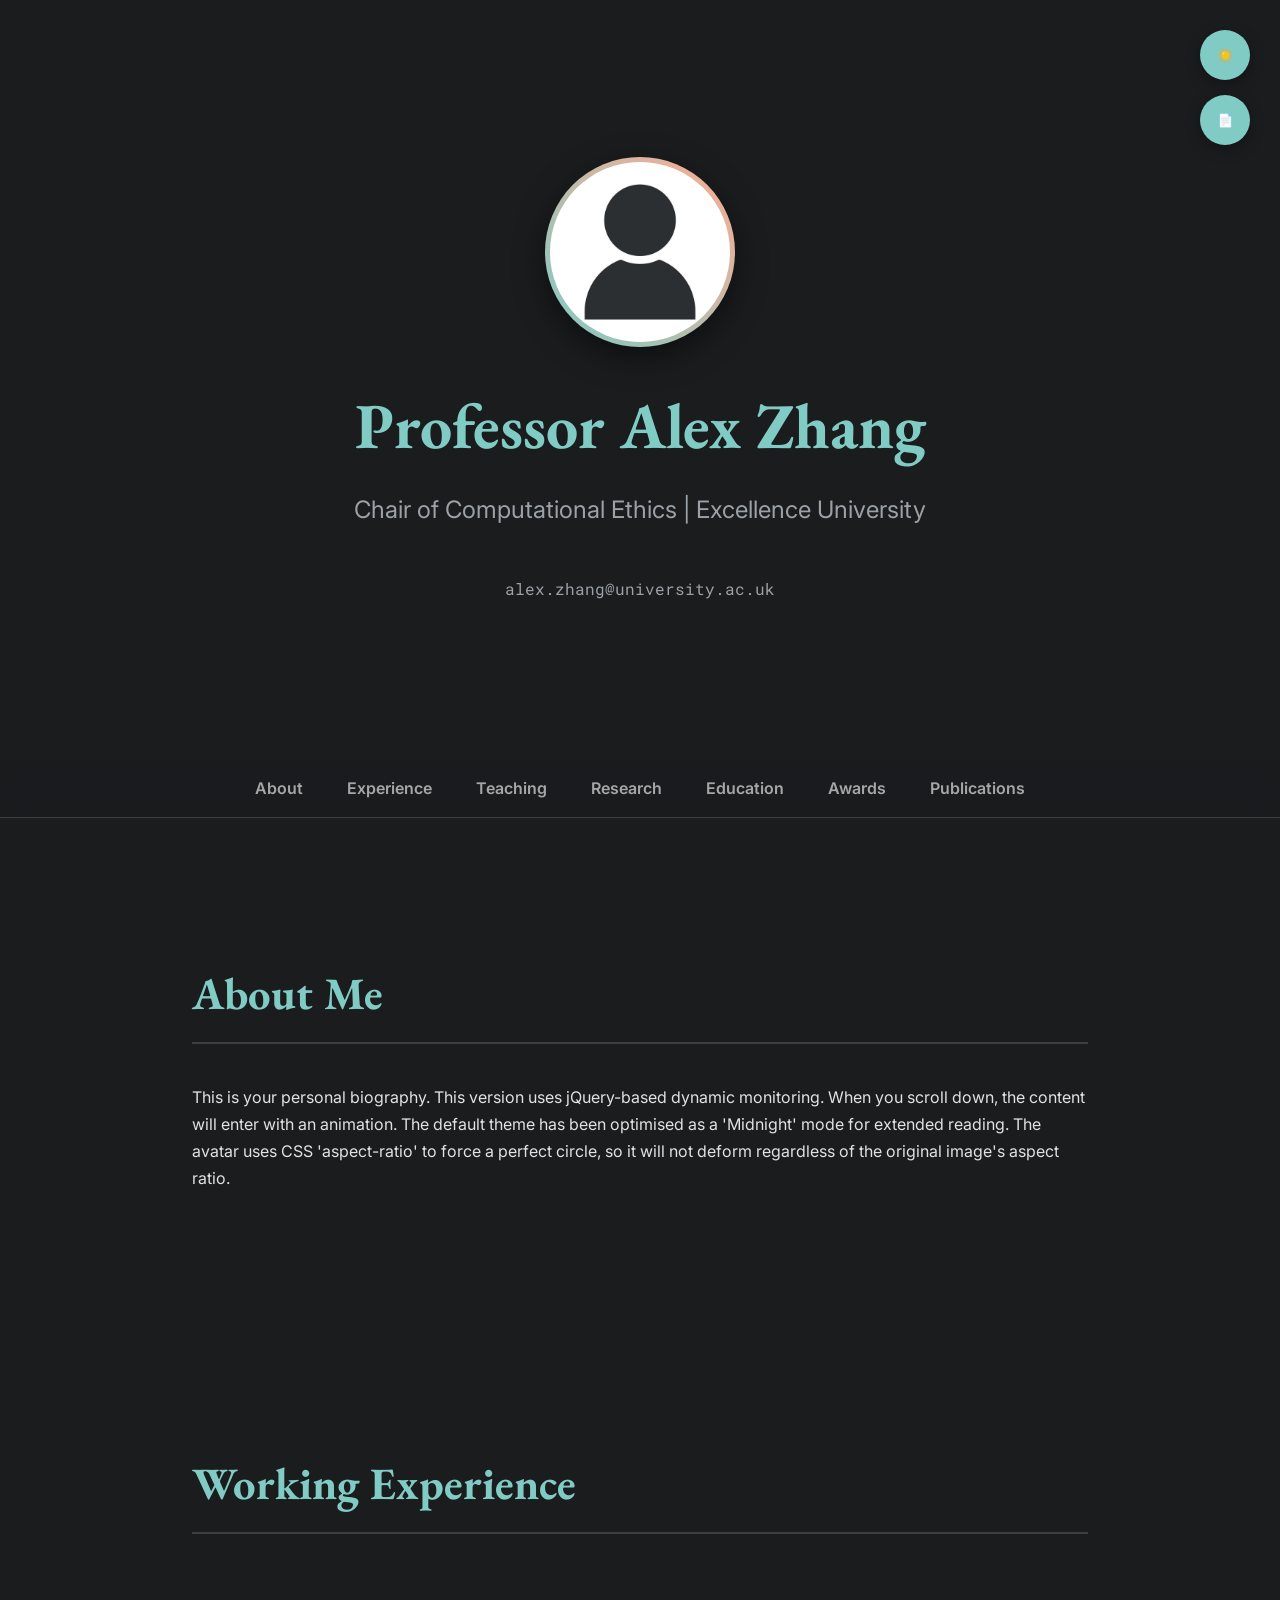
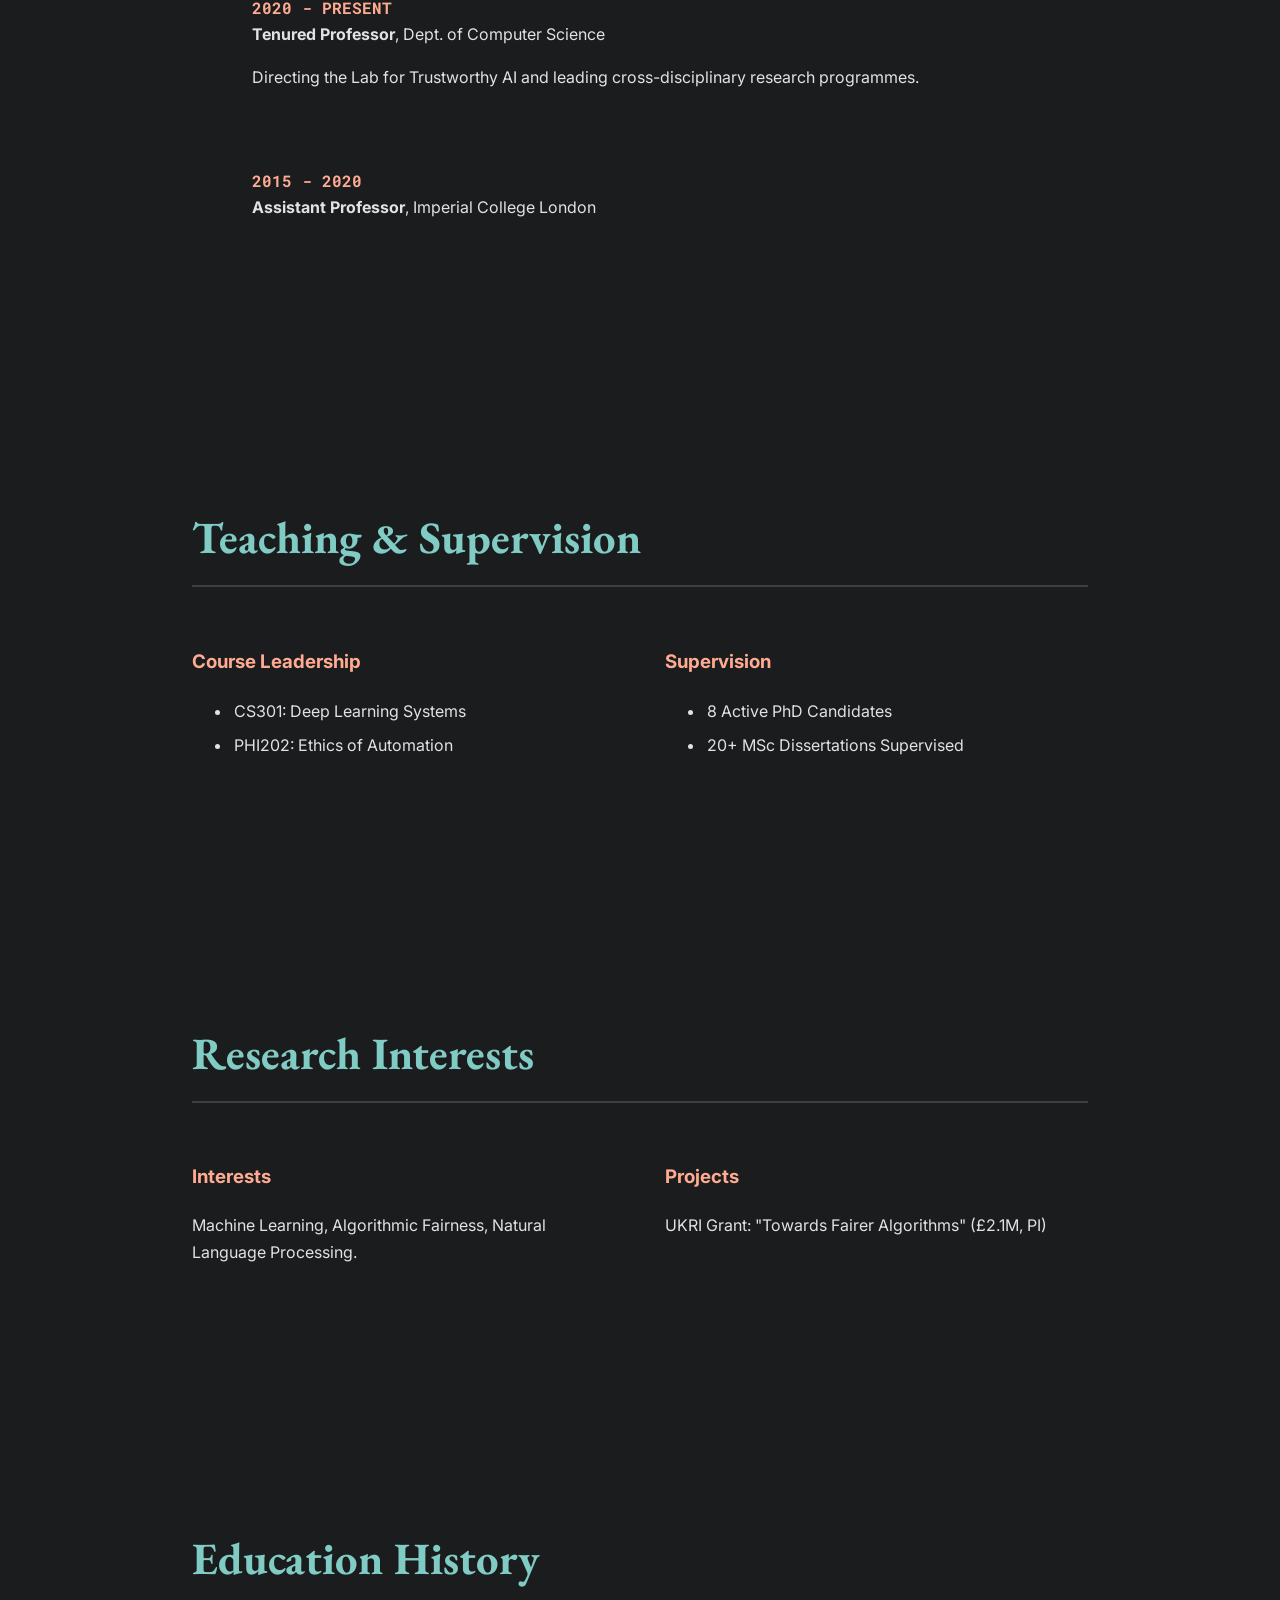
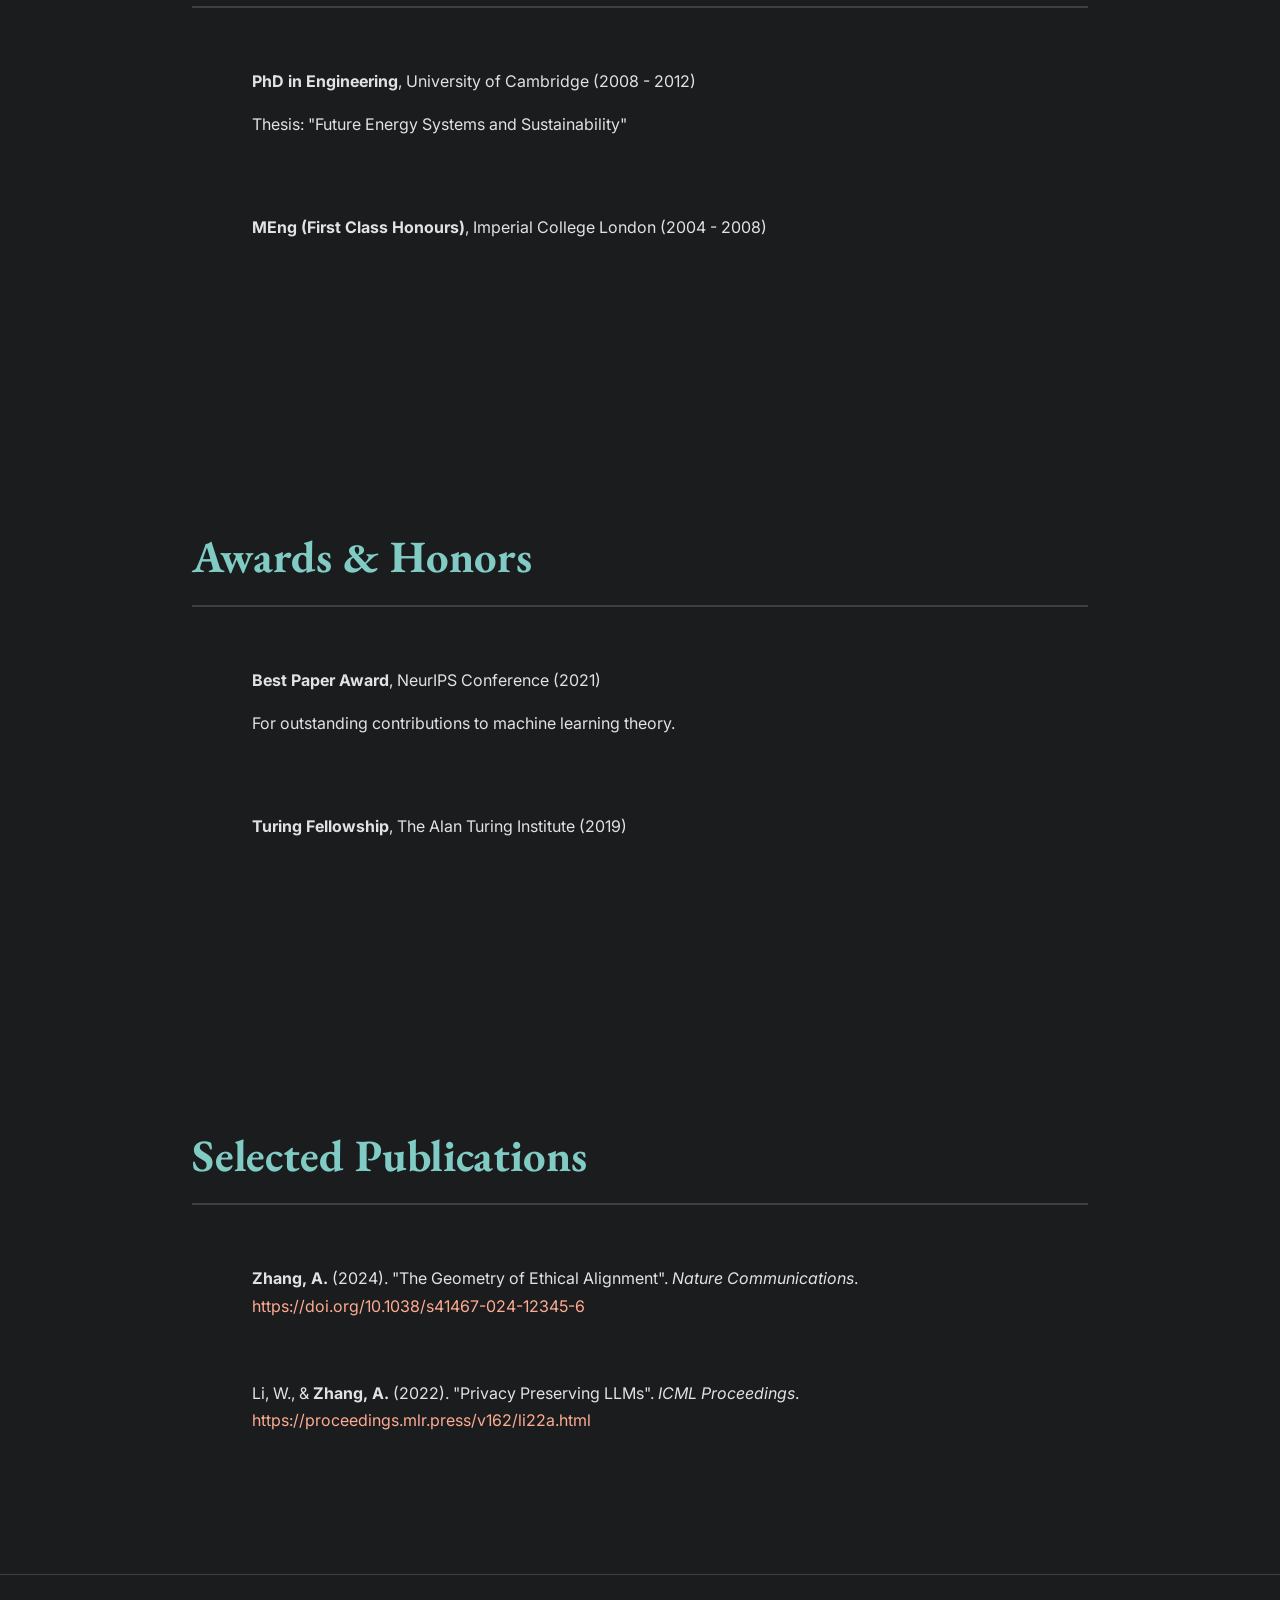
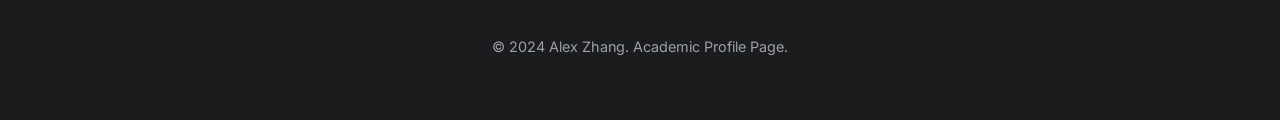
==== commit db3c6817: "perfect update ver4/working files" ====
--- a/ver4/working.html
+++ b/ver4/working.html
@@ -65,7 +65,7 @@
             padding: 20px;
             position: relative;
         }
-        
+
         /* FIX: Re-center hero content */
         .hero-content {
             display: flex;
@@ -106,7 +106,7 @@
             font-weight: 400;
             margin-top: 10px;
         }
-        
+
         .social-links {
             margin-top: 20px;
         }
@@ -166,30 +166,22 @@
             right: 65px;
         }
 
-        .theme-menu {
+        /* Toggle icon visibility */
+        .theme-icon-light,
+        [data-theme="dark"] .theme-icon-dark {
             display: none;
-            position: absolute;
-            right: 60px;
-            top: 0;
-            background: var(--bg-alt);
-            border: 1px solid var(--border);
-            border-radius: 8px;
-            padding: 10px;
-            box-shadow: var(--shadow);
-            z-index: 2001;
-        }
-
-        .theme-opt {
-            padding: 8px 15px;
-            cursor: pointer;
-            white-space: nowrap;
-            border-radius: 4px;
-            color: var(--text-main);
-        }
-
-        .theme-opt:hover {
-            background: var(--primary);
-            color: var(--bg-page);
+        }
+
+        [data-theme="dark"] .theme-icon-light {
+            display: inline;
+        }
+
+        [data-theme="oxford"] .theme-icon-dark {
+            display: inline;
+        }
+
+        [data-theme="oxford"] .theme-icon-light {
+            display: none;
         }
 
         /* 5. Content Sections & Animations */
@@ -208,9 +200,9 @@
             padding-bottom: 10px;
             margin-bottom: 40px;
         }
-        
+
         h3 {
-             color: var(--accent);
+            color: var(--accent);
         }
 
         .dual-column {
@@ -218,7 +210,7 @@
             grid-template-columns: 1fr 1fr;
             gap: 50px;
         }
-        
+
         /* FIX: Change selector from .cv-item to li.cv-item */
         li.cv-item {
             list-style: none;
@@ -255,6 +247,26 @@
             font-family: 'Roboto Mono', monospace;
             color: var(--accent);
             font-weight: bold;
+        }
+
+        /* Links */
+        a {
+            color: var(--accent);
+            text-decoration: none;
+            transition: color 0.2s;
+        }
+
+        a:hover {
+            color: var(--primary);
+        }
+
+        /* Ensure publications links are also styled correctly */
+        #publications a {
+            color: var(--accent);
+        }
+
+        #publications a:hover {
+            color: var(--primary);
         }
 
         /* Navigation Bar */
@@ -304,11 +316,9 @@
 
     <!-- Floating Action Button Toolbar -->
     <div class="fab-toolbar">
-        <button class="icon-btn" id="theme-trigger" data-tooltip="switch theme">🎨
-            <div class="theme-menu">
-                <div class="theme-opt" onclick="setTheme('dark')">Midnight Dark</div>
-                <div class="theme-opt" onclick="setTheme('oxford')">Oxford Light</div>
-            </div>
+        <button class="icon-btn" id="theme-switcher" data-tooltip="Switch theme">
+            <span class="theme-icon-light">☀️</span>
+            <span class="theme-icon-dark">🌙</span>
         </button>
         <button class="icon-btn" id="export-pdf" data-tooltip="export PDF">📄</button>
     </div>
@@ -322,7 +332,8 @@
             <h1>Professor Alex Zhang</h1>
             <p class="title-sub">Chair of Computational Ethics | Excellence University</p>
             <div class="social-links">
-                 <a href="mailto:alex.zhang@university.ac.uk" title="Email" class="email" style="font-family: 'Roboto Mono'; margin-top: 20px; color: var(--text-muted); text-decoration: none;">
+                <a href="mailto:alex.zhang@university.ac.uk" title="Email" class="email"
+                    style="font-family: 'Roboto Mono'; margin-top: 20px; color: var(--text-muted); text-decoration: none;">
                     alex.zhang@university.ac.uk
                 </a>
             </div>
@@ -342,9 +353,12 @@
     <!-- All content sections are wrapped in 'main' for the PDF script to find them -->
     <main id="main-content">
         <section id="about">
-             <div class="container">
+            <div class="container">
                 <h2>About Me</h2>
-                <p>This is your personal biography. This version uses jQuery-based dynamic monitoring. When you scroll down, the content will enter with an animation. The default theme has been optimised as a 'Midnight' mode for extended reading. The avatar uses CSS 'aspect-ratio' to force a perfect circle, so it will not deform regardless of the original image's aspect ratio.</p>
+                <p>This is your personal biography. This version uses jQuery-based dynamic monitoring. When you scroll
+                    down, the content will enter with an animation. The default theme has been optimised as a 'Midnight'
+                    mode for extended reading. The avatar uses CSS 'aspect-ratio' to force a perfect circle, so it will
+                    not deform regardless of the original image's aspect ratio.</p>
             </div>
         </section>
 
@@ -393,7 +407,7 @@
         <section id="research">
             <div class="container">
                 <h2>Research Interests</h2>
-                 <!-- FIX: Added 'two-column-layout' class for PDF script -->
+                <!-- FIX: Added 'two-column-layout' class for PDF script -->
                 <div class="dual-column two-column-layout">
                     <!-- FIX: Added 'column' class for PDF script -->
                     <div class="animate-card column">
@@ -412,7 +426,7 @@
             <div class="container">
                 <h2>Education History</h2>
                 <!-- FIX: Changed from divs to a ul with li.cv-item -->
-                 <ul>
+                <ul>
                     <li class="cv-item">
                         <strong>PhD in Engineering</strong>, University of Cambridge (2008 - 2012)
                         <p>Thesis: "Future Energy Systems and Sustainability"</p>
@@ -425,15 +439,15 @@
         </section>
 
         <section id="award">
-             <div class="container">
+            <div class="container">
                 <h2>Awards & Honors</h2>
                 <!-- FIX: Changed from divs to a ul with li.cv-item -->
                 <ul>
-                     <li class="cv-item">
+                    <li class="cv-item">
                         <strong>Best Paper Award</strong>, NeurIPS Conference (2021)
                         <p>For outstanding contributions to machine learning theory.</p>
                     </li>
-                     <li class="cv-item">
+                    <li class="cv-item">
                         <strong>Turing Fellowship</strong>, The Alan Turing Institute (2019)
                     </li>
                 </ul>
@@ -445,8 +459,14 @@
                 <h2>Selected Publications</h2>
                 <!-- FIX: Changed to ul and li.cv-item, keeping publication-list for potential specific styling -->
                 <ul class="publication-list">
-                    <li class="cv-item"><strong>Zhang, A.</strong> (2024). "The Geometry of Ethical Alignment". <em>Nature Communications</em>. <a href="https://doi.org/10.1038/s41467-024-12345-6">https://doi.org/10.1038/s41467-024-12345-6</a></li>
-                    <li class="cv-item">Li, W., & <strong>Zhang, A.</strong> (2022). "Privacy Preserving LLMs". <em>ICML Proceedings</em>. <a href="https://proceedings.mlr.press/v162/li22a.html">https://proceedings.mlr.press/v162/li22a.html</a></li>
+                    <li class="cv-item"><strong>Zhang, A.</strong> (2024). "The Geometry of Ethical Alignment".
+                        <em>Nature Communications</em>. <a
+                            href="https://doi.org/10.1038/s41467-024-12345-6">https://doi.org/10.1038/s41467-024-12345-6</a>
+                    </li>
+                    <li class="cv-item">Li, W., & <strong>Zhang, A.</strong> (2022). "Privacy Preserving LLMs". <em>ICML
+                            Proceedings</em>. <a
+                            href="https://proceedings.mlr.press/v162/li22a.html">https://proceedings.mlr.press/v162/li22a.html</a>
+                    </li>
                 </ul>
             </div>
         </section>
@@ -458,48 +478,7 @@
     </footer>
 
     <script>
-        // 1. Theme Switcher (jQuery)
-        $('#theme-trigger').click(function (e) {
-            e.stopPropagation();
-            $('.theme-menu').fadeToggle(200);
-        });
-        $(document).click(function () { $('.theme-menu').fadeOut(200); });
-        function setTheme(t) { $('html').attr('data-theme', t); }
-
-        // 2. Animation Effects (jQuery)
-        $(document).ready(function () {
-            // Initialise reveal-on-scroll animation
-            const revealOnScroll = function () {
-                $('section').each(function () {
-                    const top = $(this).offset().top;
-                    const scroll = $(window).scrollTop();
-                    if (scroll + $(window).height() > top + 150) {
-                        // The CSS transition will handle the animation now
-                        $(this).css({ 'transform': 'translateY(0)', 'opacity': '1', 'transition': 'all 0.8s ease-out' });
-                    }
-                });
-            };
-
-            // FIX: Selector changed from .cv-item to li.cv-item for hover effect
-            $('li.cv-item').hover(
-                function () { $(this).stop().animate({ paddingLeft: '25px' }, 200); },
-                function () { $(this).stop().animate({ paddingLeft: '15px' }, 200); }
-            );
-
-            // Scroll listener for navigation highlighting
-            $(window).scroll(function () {
-                revealOnScroll();
-                let scrollDistance = $(window).scrollTop();
-                $('section').each(function (i) {
-                    if ($(this).position().top <= scrollDistance + 100) {
-                        $('#navbar a.active').removeClass('active');
-                        $('#navbar a').eq(i).addClass('active');
-                    }
-                });
-            }).scroll();
-        });
-
-        // The old PDF export function has been removed.
+        // All custom scripts have been moved to working_script.js
     </script>
 
     <!-- Scripts for PDF Generation -->
